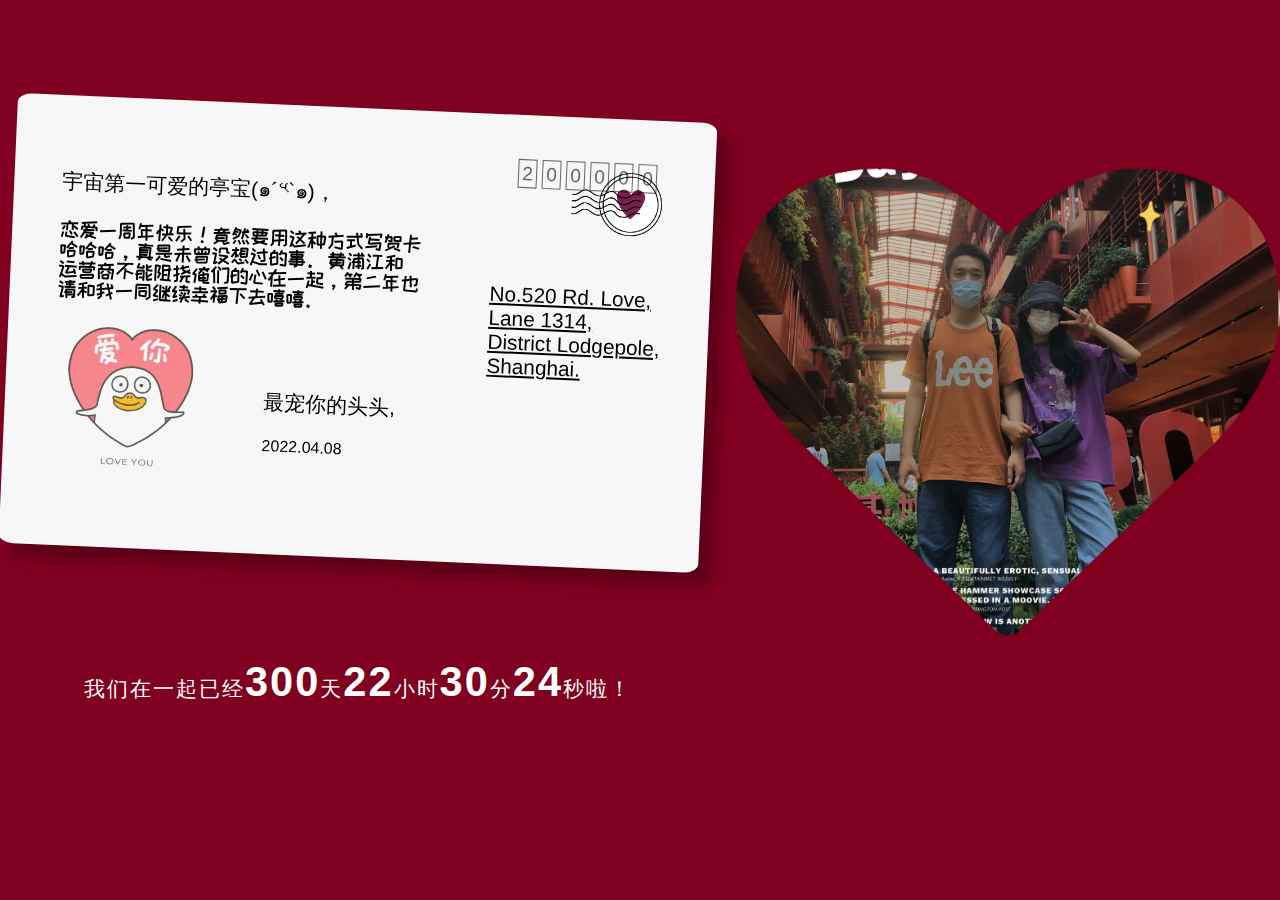
==== index.html @ 08dee9d5 "change index file name" ====
<head>
  <title>Yue❤lodgepole</title>
  <link rel="stylesheet" type="text/css" href="style.css" />
  <link rel="preconnect" href="https://fonts.googleapis.com" />
  <link rel="preconnect" href="https://fonts.gstatic.com" crossorigin />
  <link
    href="https://fonts.googleapis.com/css2?family=ZCOOL+KuaiLe&display=swap"
    rel="stylesheet"
  />
  <script src="script.js"></script>
</head>

<body>
<div class="container">
  <div class="col">
    <div class="postcard">
      <div class="letter">
        <p>宇宙第一可爱的亭宝(๑´༥`๑)，</p>
        <p class="main-body">
          恋爱一周年快乐！竟然要用这种方式写贺卡哈哈哈，真是未曾设想过的事。黄浦江和运营商不能阻挠俺们的心在一起，第二年也请和我一同继续幸福下去嘻嘻。
        </p>
        <img class="duckyo" src="images/duckyo.jfif" />
        <div class="inscribe">
          <p >最宠你的头头,</p>
          <span class="date">2022.04.08</p>
        </div>
      </div>

      <div class="address">
        <img src="images/stamp_heart.webp" class="mail_stamp" />
        <div class="postcode">
          <span>2</span>
          <span>0</span>
          <span>0</span>
          <span>0</span>
          <span>0</span>
          <span>0</span>
        </div>
        <p id="address">
          No.520 Rd. Love,<br />
          Lane 1314,<br />
          District Lodgepole,<br />
          Shanghai.
        </p>
      </div>
    </div>
    <footer>
      <p>我们在一起已经<b id="day">300</b>天<b id="hour">22</b>小时<b id="min">30</b>分<b id="sec">24</b>秒啦！</p>
    </footer>
  </div>
  <div class="col">
    <img class="lovers" src="images/lovers.png">
  </div>
</div>
</body>
---- style.css ----
* {
  box-sizing: border-box;
}

body {
  font-family: "Varela Round", "Quicksand", sans-serif;
  background-color: hsl(345, 100%, 25%);
}

.container {
  display: flex;
}

.col {
  flex-basis: 50%;
}

.lovers {
  margin: 100px auto;
  width: 600px;
  display: block;
}

.postcard {
  width: 700px;
  height: 450px;
  background-color: #f7f7f7;
  margin: 100px auto;
  border-radius: 2%;
  display: flex;
  justify-content: space-between;
  padding: 3em;
  box-shadow: 0.8em 0.8em 15px rgba(0, 0, 0, 0.3);
  -ms-transform: rotate(2.5deg); /* IE 9 */
  -webkit-transform: rotate(2.5deg); /* Chrome, Safari, Opera */
  transform: rotate(2.5deg);
  -moz-transition: all 0.5s ease;
  -webkit-transition: all 0.5s ease;
  -o-transition: all 0.5s ease;
  transition: all 0.5s ease;
}

h1 {
  text-align: center;
  font-size: 5em;
  color: #f7f7f7;
  margin-bottom: -15px;
}

.letter {
  flex-basis: 60%;
  position: relative;
}

p {
  font-size: 1.3em;
}
.main-body {
  /* font-size: 1.3em; */
  font-family: "ZCOOL KuaiLe", cursive;
}

.postcode {
  position: absolute;
  right: 10px;
  font-size: 1.2em;
  color: rgba(0, 0, 0, 0.6);
}
.postcode span {
  border: 1px solid;
  padding: 3px;
}

.duckyo {
  height: 150px;
  float: left;
  mix-blend-mode: darken;
}

.inscribe {
  position: absolute;
  bottom: 30px;
  right: 20px;
}
/* .date{ } */

/*animation*/
.postcard:hover,
.postcard:active,
.postcard:focus {
  -ms-transform: rotate(0deg); /* IE 9 */
  -webkit-transform: rotate(0deg); /* Chrome, Safari, Opera */
  transform: rotate(0deg);
  -moz-transition: all 0.5s ease;
  -webkit-transition: all 0.5s ease;
  -o-transition: all 0.5s ease;
  transition: all 0.5s ease;
}

.mail_stamp {
  width: 100px;
  float: right;
}

.address {
  position: relative;
}
#address {
  margin-top: 120px;
  text-decoration: underline;
}

.push {
  margin-bottom: 1em;
  margin-top: 0.5em;
}

/*footer*/
footer {
  margin: 2em auto;
  text-align: center;
  color: white;
}

footer p {
  font-size: 1.3em;
  letter-spacing: 2px;
}

footer b {
  font-size: 2em;
}
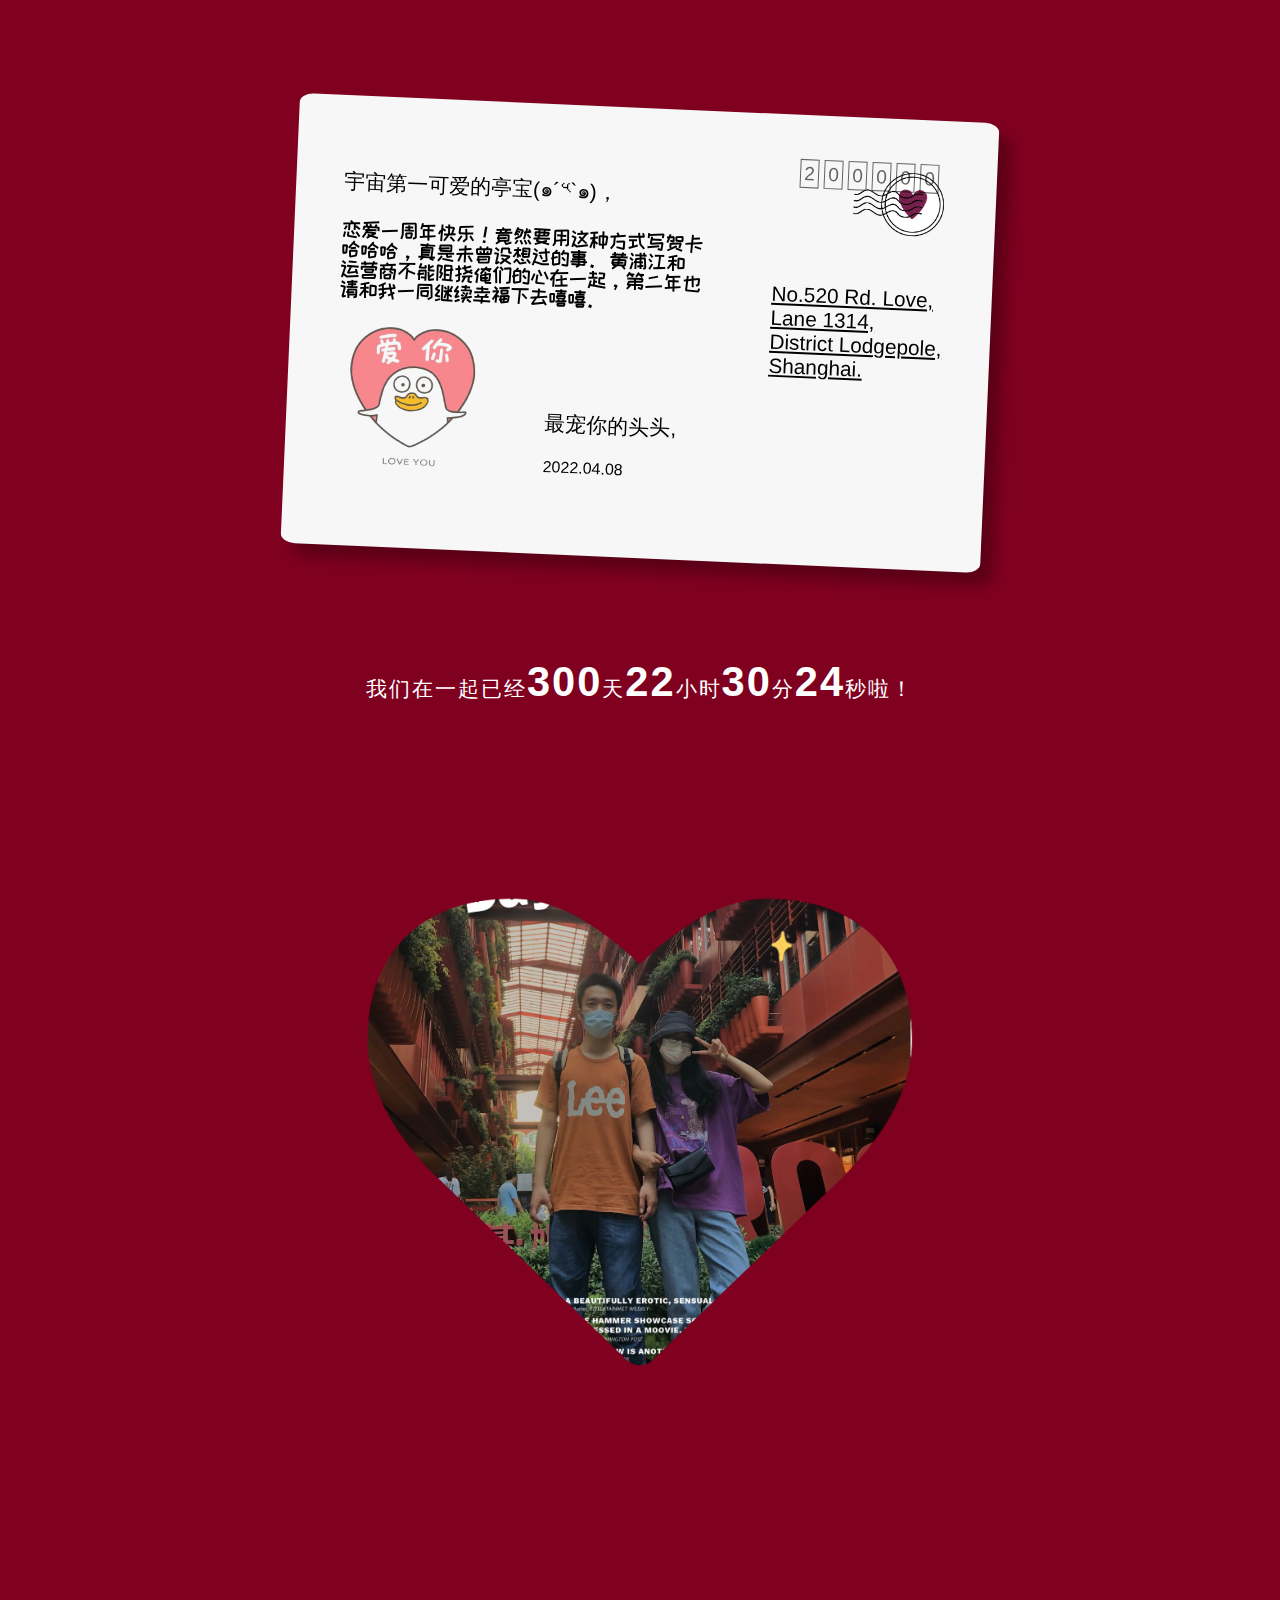
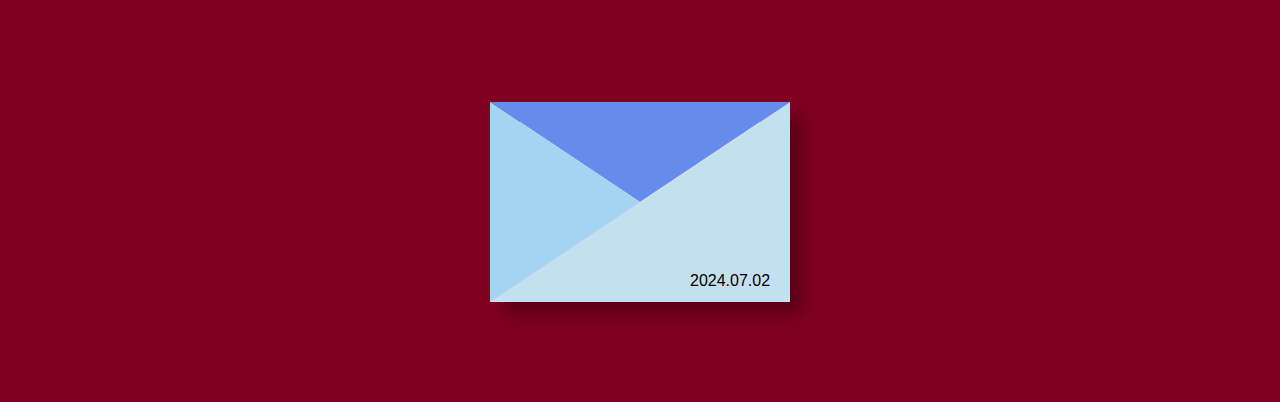
==== commit bd3cf9d8: "feat: add final hint" ====
--- a/index.html
+++ b/index.html
@@ -11,45 +11,68 @@
 </head>
 
 <body>
-<div class="container">
-  <div class="col">
-    <div class="postcard">
-      <div class="letter">
-        <p>宇宙第一可爱的亭宝(๑´༥`๑)，</p>
-        <p class="main-body">
-          恋爱一周年快乐！竟然要用这种方式写贺卡哈哈哈，真是未曾设想过的事。黄浦江和运营商不能阻挠俺们的心在一起，第二年也请和我一同继续幸福下去嘻嘻。
-        </p>
-        <img class="duckyo" src="images/duckyo.jfif" />
-        <div class="inscribe">
-          <p >最宠你的头头,</p>
-          <span class="date">2022.04.08</p>
+  <div class="container">
+    <div class="row">
+      <div class="col">
+        <div class="postcard">
+          <div class="letter">
+            <p>宇宙第一可爱的亭宝(๑´༥`๑)，</p>
+            <p class="main-body">
+              恋爱一周年快乐！竟然要用这种方式写贺卡哈哈哈，真是未曾设想过的事。黄浦江和运营商不能阻挠俺们的心在一起，第二年也请和我一同继续幸福下去嘻嘻。
+            </p>
+            <img class="duckyo" src="images/duckyo.jfif" />
+            <div class="inscribe">
+              <p>最宠你的头头,</p>
+              <span class="date">2022.04.08</span>
+            </div>
+          </div>
+
+          <div class="address">
+            <img src="images/stamp_heart.webp" class="mail_stamp" />
+            <div class="postcode">
+              <span>2</span>
+              <span>0</span>
+              <span>0</span>
+              <span>0</span>
+              <span>0</span>
+              <span>0</span>
+            </div>
+            <p id="address">
+              No.520 Rd. Love,<br />
+              Lane 1314,<br />
+              District Lodgepole,<br />
+              Shanghai.
+            </p>
+          </div>
+        </div>
+        <footer>
+          <p>
+            我们在一起已经<b id="day">300</b>天<b id="hour">22</b>小时<b
+              id="min"
+              >30</b
+            >分<b id="sec">24</b>秒啦！
+          </p>
+        </footer>
+      </div>
+      <div class="col">
+        <img class="lovers" src="images/lovers.png" />
+      </div>
+    </div>
+    <div class="row">
+      <div class="envelope-wrapper">
+        <div class="lid one"></div>
+        <div class="lid two"></div>
+        <div class="envelope">
+          <span style="position: relative; top: 70px; left: 50px"
+            >2024.07.02</span
+          >
+        </div>
+        <div class="letter">
+          <p>远在天边，近在眼前。</p>
+          <p>蓦然回首，竟在灯火阑珊处。</p>
+          <p>床前明月光，疑是地上方。</p>
         </div>
       </div>
-
-      <div class="address">
-        <img src="images/stamp_heart.webp" class="mail_stamp" />
-        <div class="postcode">
-          <span>2</span>
-          <span>0</span>
-          <span>0</span>
-          <span>0</span>
-          <span>0</span>
-          <span>0</span>
-        </div>
-        <p id="address">
-          No.520 Rd. Love,<br />
-          Lane 1314,<br />
-          District Lodgepole,<br />
-          Shanghai.
-        </p>
-      </div>
     </div>
-    <footer>
-      <p>我们在一起已经<b id="day">300</b>天<b id="hour">22</b>小时<b id="min">30</b>分<b id="sec">24</b>秒啦！</p>
-    </footer>
   </div>
-  <div class="col">
-    <img class="lovers" src="images/lovers.png">
-  </div>
-</div>
 </body>
--- a/style.css
+++ b/style.css
@@ -8,7 +8,16 @@
 }
 
 .container {
+  display: grid;
+  margin-bottom: 100px;
+  gap: 200px;
+}
+
+.row {
   display: flex;
+  flex-wrap: wrap;
+  align-items: center;
+  justify-content: center;
 }
 
 .col {
@@ -31,7 +40,6 @@
   justify-content: space-between;
   padding: 3em;
   box-shadow: 0.8em 0.8em 15px rgba(0, 0, 0, 0.3);
-  -ms-transform: rotate(2.5deg); /* IE 9 */
   -webkit-transform: rotate(2.5deg); /* Chrome, Safari, Opera */
   transform: rotate(2.5deg);
   -moz-transition: all 0.5s ease;
@@ -130,3 +138,93 @@
 footer b {
   font-size: 2em;
 }
+
+.envelope-wrapper {
+  height: 200px;
+  width: 300px;
+  background-color: #3760c9;
+  position: relative;
+  display: flex;
+  justify-content: center;
+  z-index: 0;
+  box-shadow: 0.8em 0.8em 15px rgba(0, 0, 0, 0.3);
+}
+
+.lid {
+  position: absolute;
+  height: 100%;
+  width: 100%;
+  top: 0;
+  left: 0;
+  border-right: 150px solid transparent;
+  border-bottom: 100px solid transparent;
+  border-left: 150px solid transparent;
+  transform-origin: top;
+  transition: transform 0.25s linear;
+}
+
+/* Lid when closed */
+.lid.one {
+  border-top: 100px solid #658ced;
+  transform: rotateX(0deg);
+  z-index: 3;
+  transition-delay: 0.75s;
+}
+
+/* Lid when opened */
+.lid.two {
+  border-top: 100px solid #3760c9;
+  transform: rotateX(90deg);
+  z-index: 1;
+  transition-delay: 0.5s;
+}
+
+.envelope {
+  position: absolute;
+  height: 100%;
+  width: 100%;
+  top: 0;
+  left: 0;
+  border-top: 100px solid transparent;
+  border-right: 150px solid #c4dff0;
+  border-bottom: 100px solid #c4dff0;
+  border-left: 150px solid #a4d4f2;
+  pointer-events: none;
+  z-index: 3;
+}
+
+.envelope-wrapper .letter {
+  position: absolute;
+  top: 0;
+  width: 80%;
+  height: 80%;
+  background-color: white;
+  border-radius: 15px;
+  z-index: 2;
+  transition: 0.5s;
+}
+
+.envelope-wrapper .letter p {
+  text-align: center;
+  font-size: 14px;
+  margin-top: 14px;
+  color: white;
+  &:first-child {
+    color: #3b4049;
+  }
+}
+
+.envelope-wrapper:hover .lid.one {
+  transform: rotateX(90deg);
+  transition-delay: 0s;
+}
+
+.envelope-wrapper:hover .lid.two {
+  transform: rotateX(180deg);
+  transition-delay: 0.25s;
+}
+
+.envelope-wrapper:hover .letter {
+  transform: translateY(-50px);
+  transition-delay: 0.5s;
+}
